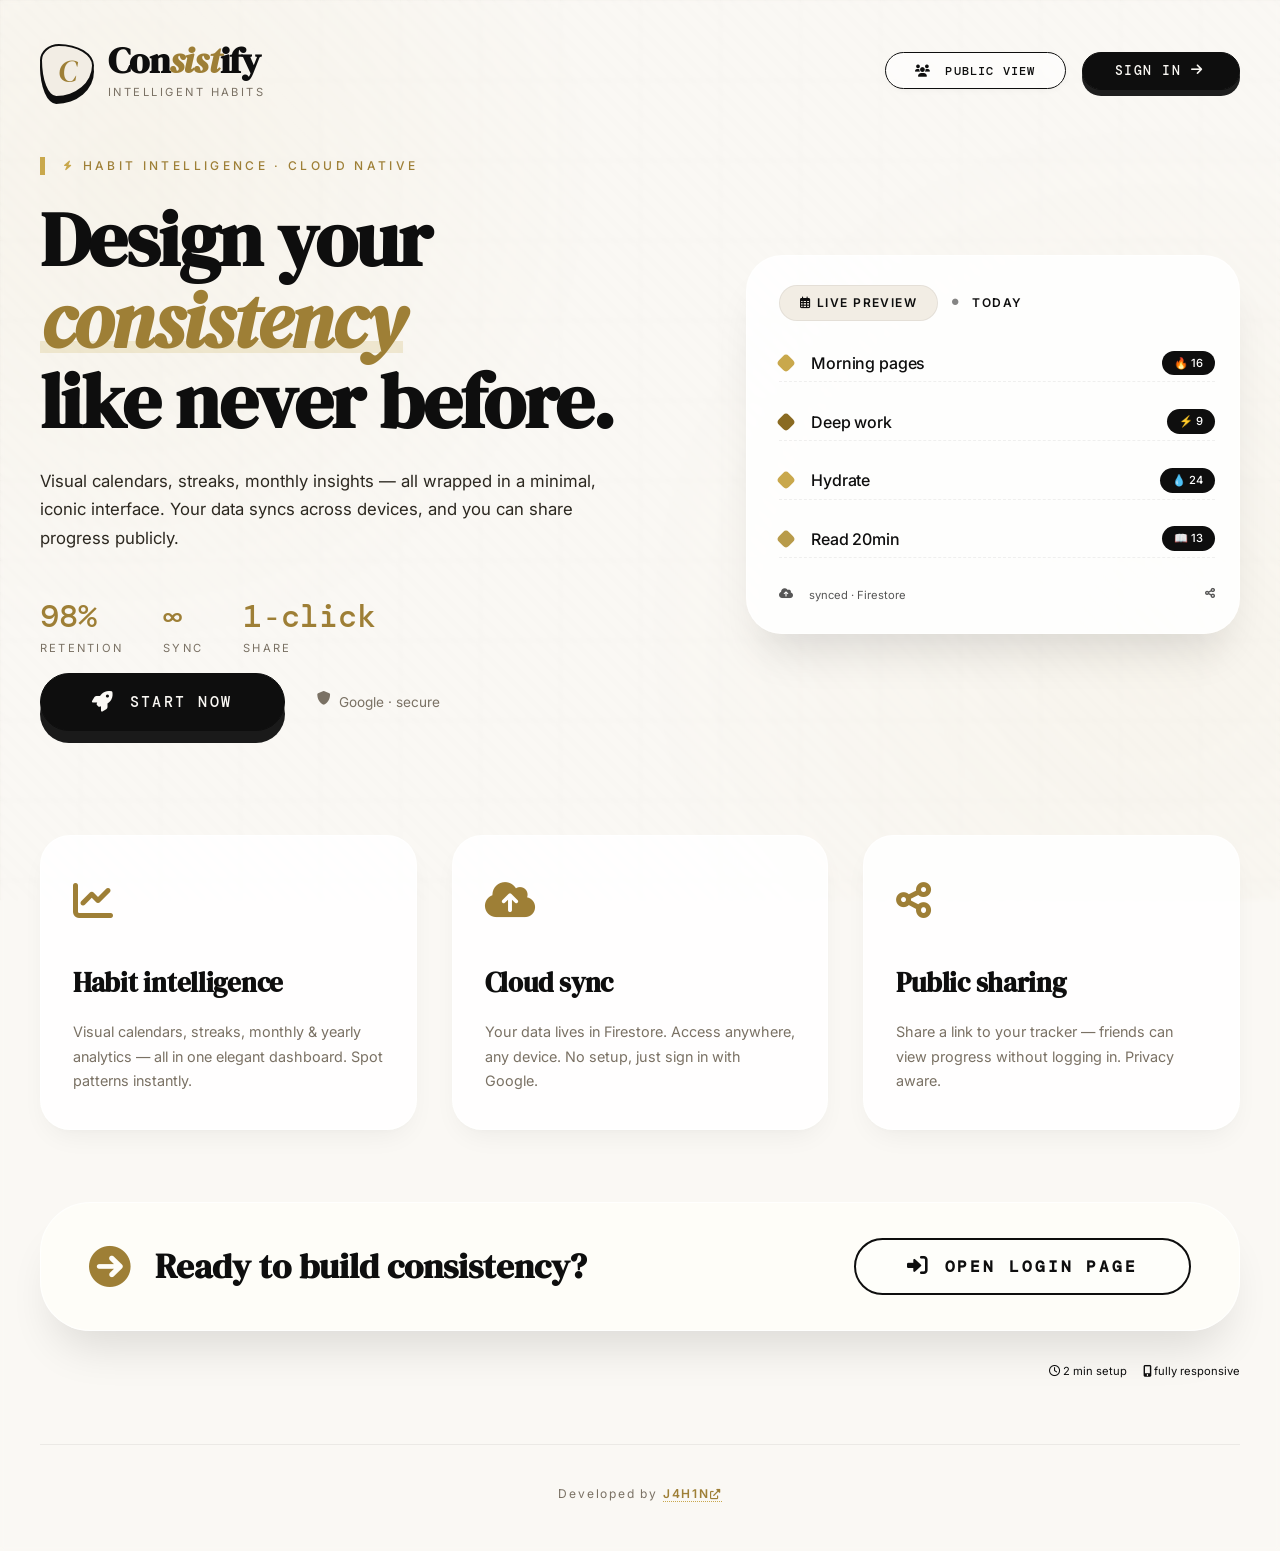
==== index.html @ 88b528e0 "deployed to the Firebase" ====
<!DOCTYPE html>
<html lang="en">
<head>
    <meta charset="UTF-8">
    <meta name="viewport" content="width=device-width, initial-scale=1.0">
    <title>Nevigator//Consistify</title>
</head>
<body>

    <section>If not Nevigate then, <a href="./Home">Click here</a></section>

    <script>
        window.location.href = './Home';
    </script>
    
</body>
</html>
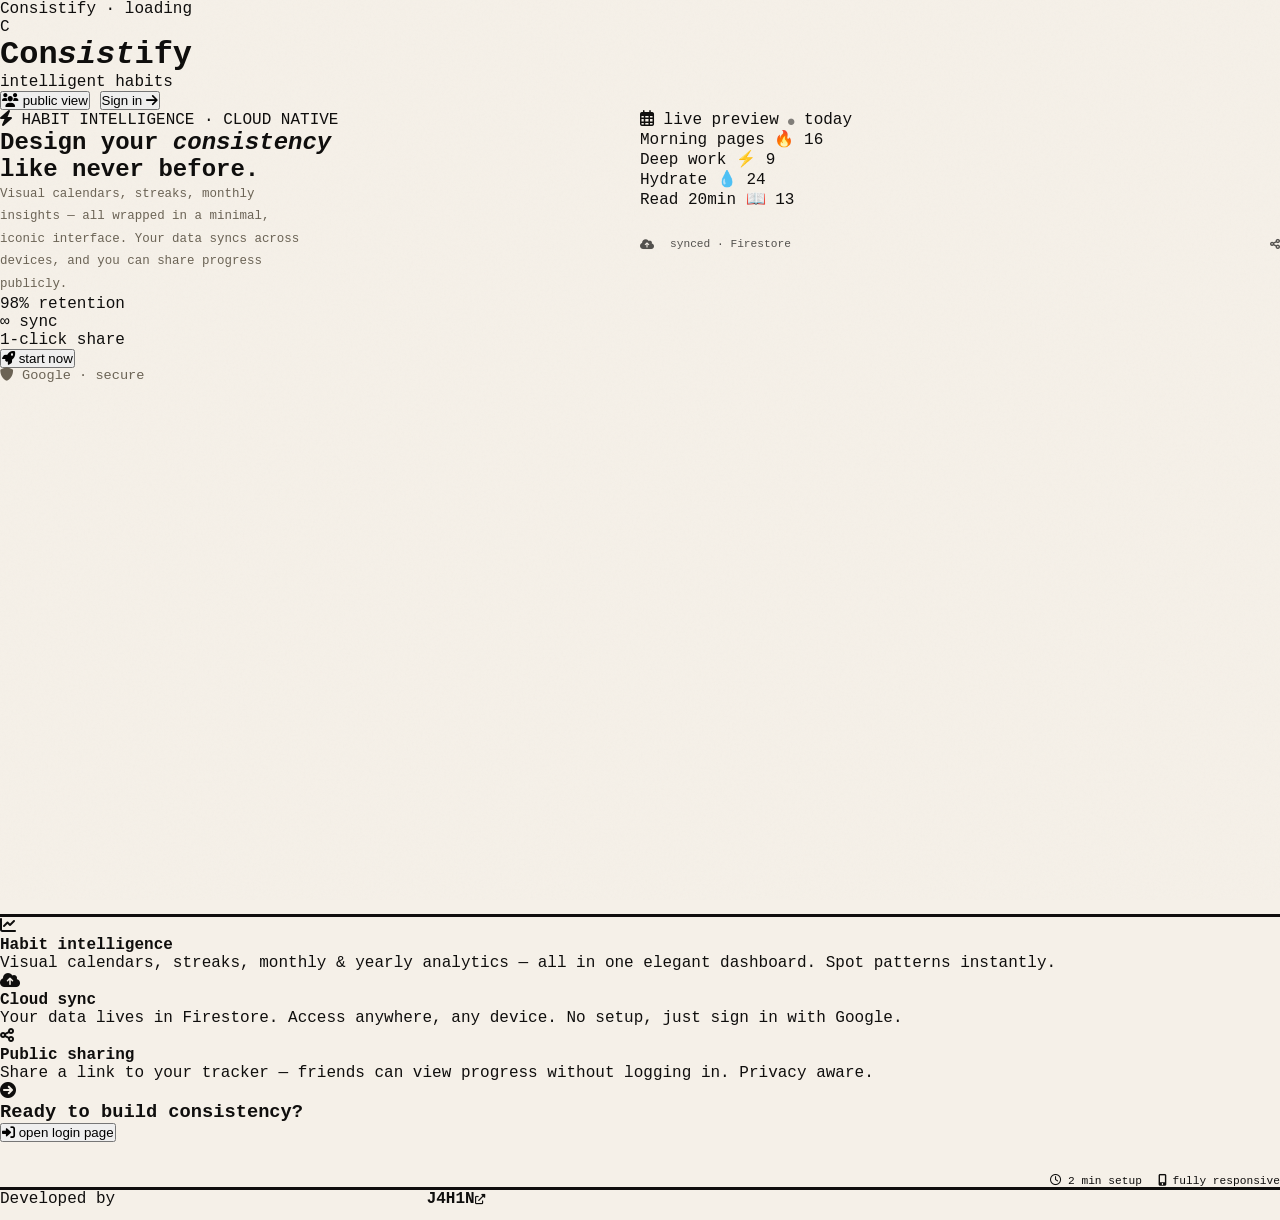
==== commit a11ddedd: "landing page updated" ====
--- a/index.html
+++ b/index.html
@@ -3,6 +3,7 @@
 <head>
     <meta charset="UTF-8">
     <meta name="viewport" content="width=device-width, initial-scale=1.0">
+    <link rel="shortcut icon" href="./assets/Favicon/icons8-loading-100.png" type="image/x-icon">
     <title>Nevigator//Consistify</title>
 </head>
 <body>
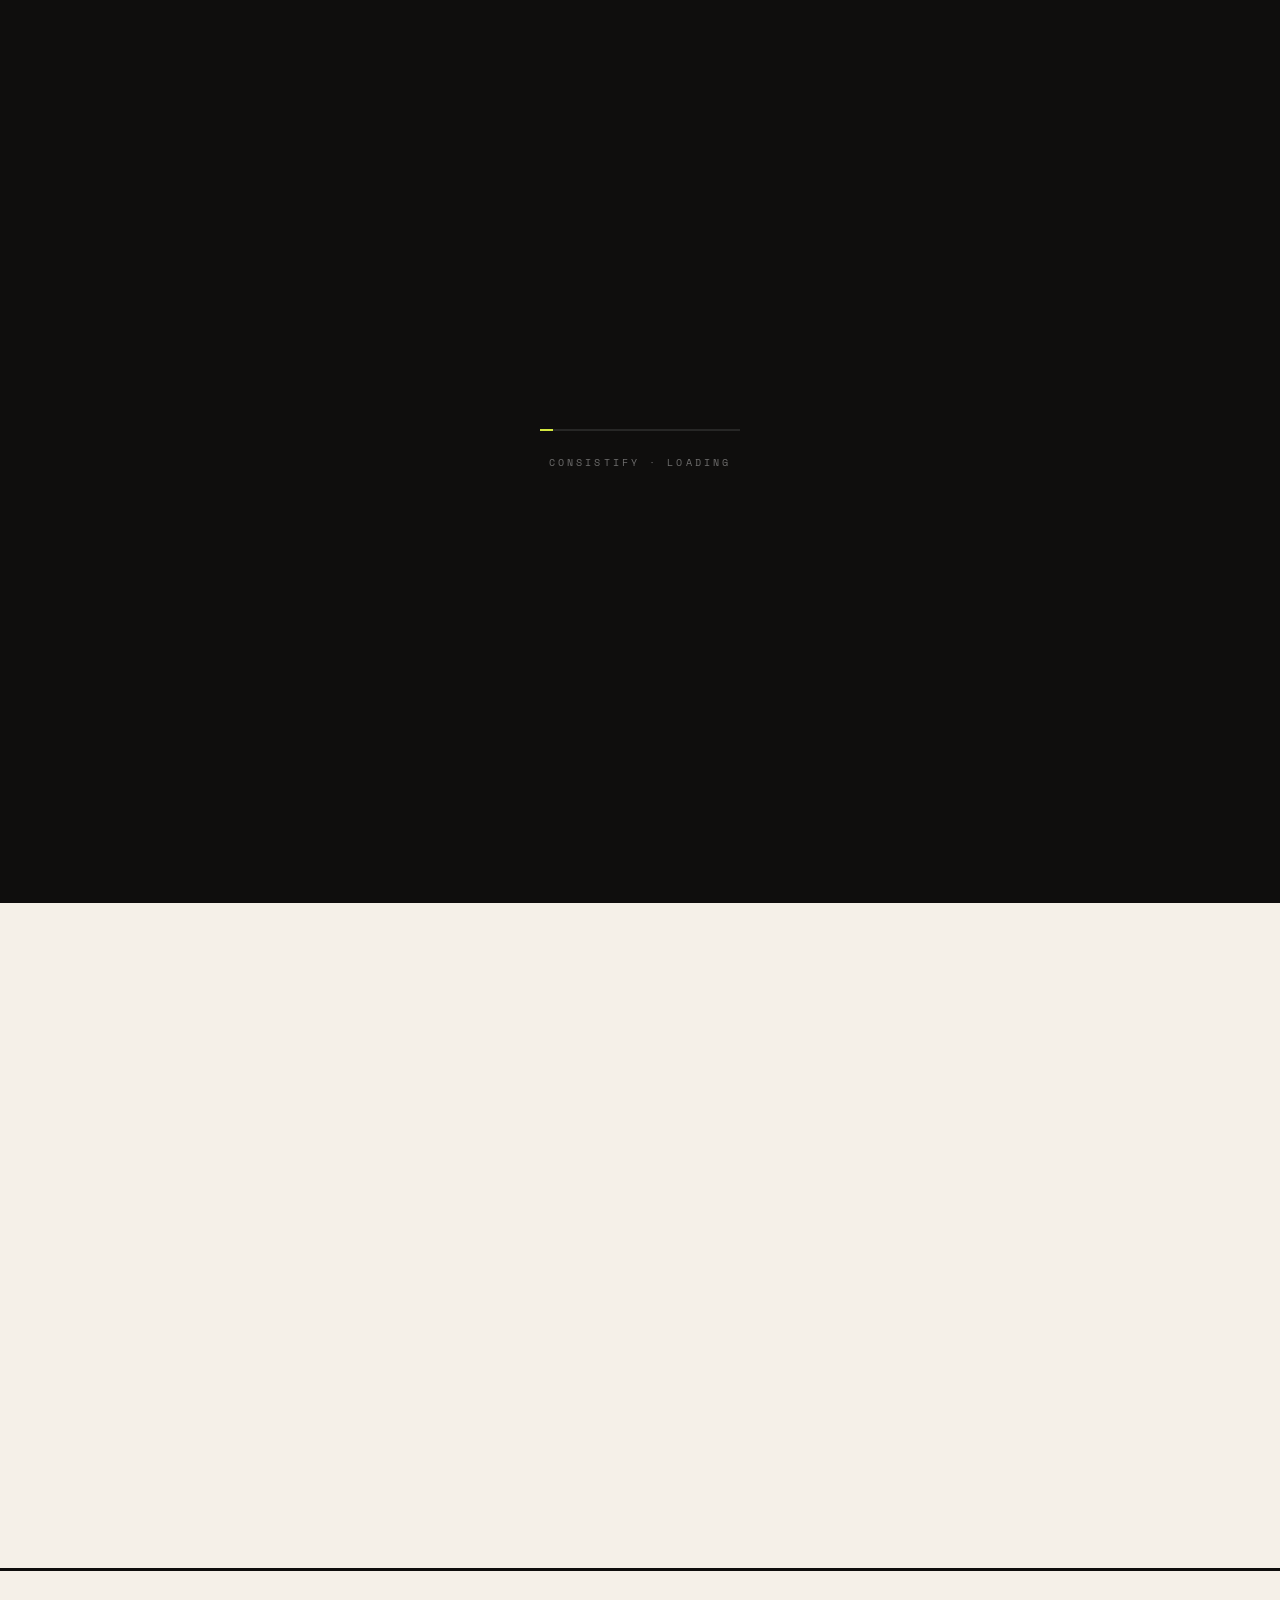
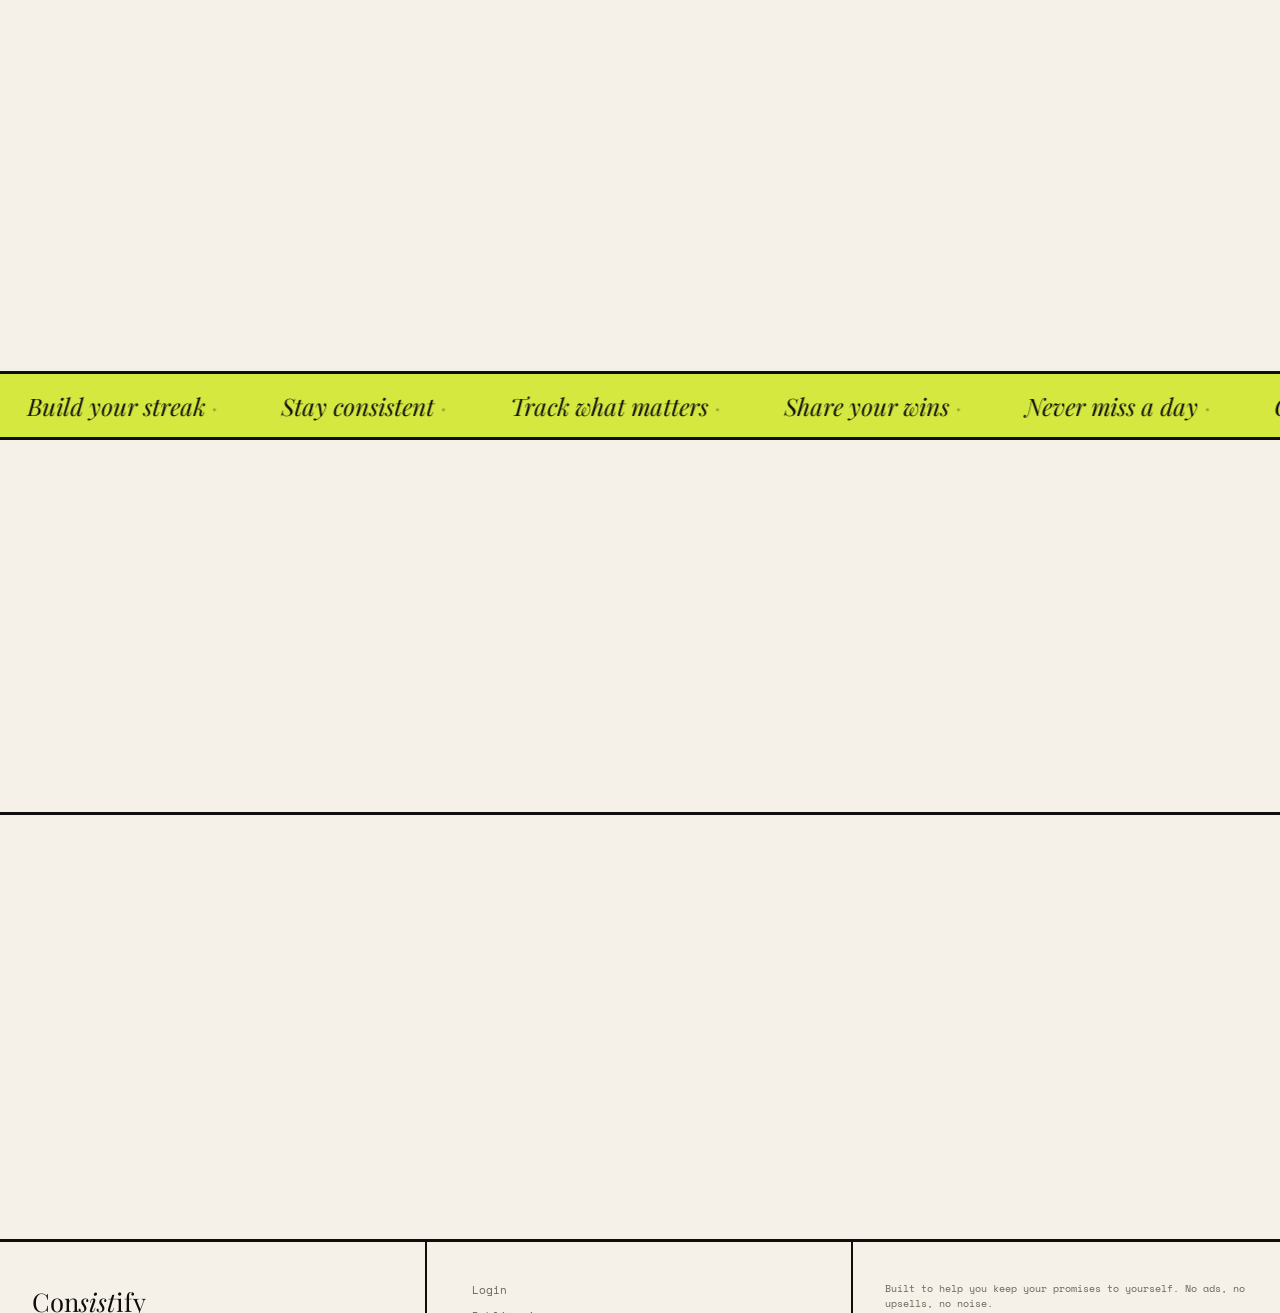
==== commit e1a399ab: "more themes" ====
--- a/index.html
+++ b/index.html
@@ -1,18 +1,20 @@
 <!DOCTYPE html>
 <html lang="en">
+
 <head>
     <meta charset="UTF-8">
     <meta name="viewport" content="width=device-width, initial-scale=1.0">
     <link rel="shortcut icon" href="./assets/Favicon/icons8-loading-100.png" type="image/x-icon">
     <title>Nevigator//Consistify</title>
+
+    <!-- Instant redirect -->
+    <meta http-equiv="refresh" content="0; url=./Home">
 </head>
+
 <body>
 
-    <section>If not Nevigate then, <a href="./Home">Click here</a></section>
+    <section>If not navigate then, <a href="./Home">Click here</a></section>
 
-    <script>
-        window.location.href = './Home';
-    </script>
-    
 </body>
+
 </html>
